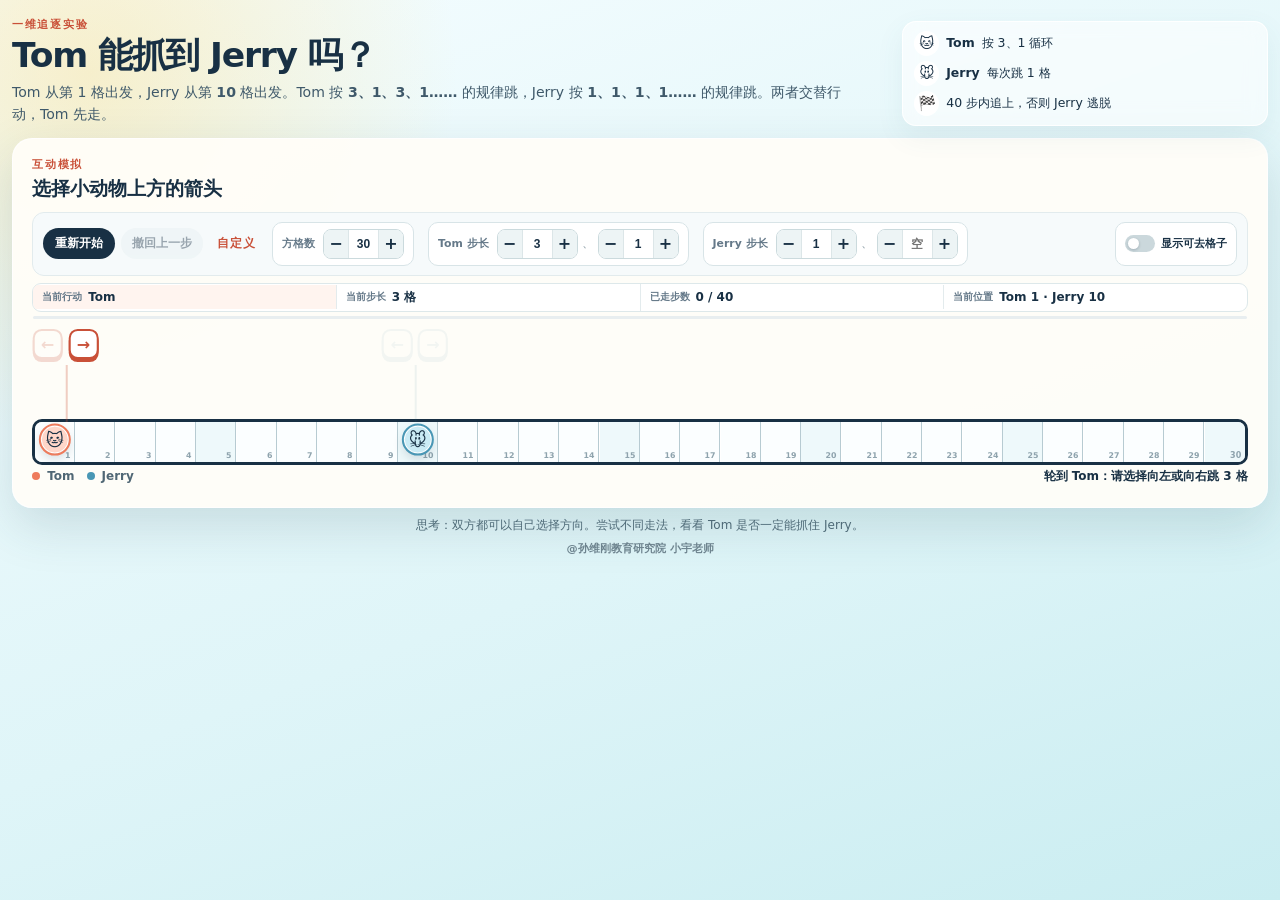
==== catch-mouse-1D/index.html @ fd7fd527 "Add interactive Tom and Jerry chase simulator" ====
<!doctype html>
<html lang="zh-CN">
  <head>
    <meta charset="UTF-8" />
    <meta name="viewport" content="width=device-width, initial-scale=1.0" />
    <meta
      name="description"
      content="Tom 和 Jerry 在 30 个方格上的一维追逐互动模拟"
    />
    <title>Tom 追 Jerry - 一维追逐模拟</title>
    <link rel="stylesheet" href="style.css" />
  </head>
  <body>
    <main class="page-shell">
      <header class="hero">
        <div class="hero-copy">
          <p class="eyebrow">一维追逐实验</p>
          <h1>Tom 能抓到 Jerry 吗？</h1>
          <p class="intro">
            Tom 从第 1 格出发，Jerry 从第 <strong id="introJerryStart">10</strong>
            格出发。Tom 按 <strong id="introTomPattern">3、1、3、1……</strong>
            的规律跳，Jerry 按
            <strong id="introJerryPattern">1、1、1、1……</strong>
            的规律跳。两者交替行动，Tom 先走。
          </p>
        </div>
        <div class="rules" aria-label="游戏规则">
          <div><span>🐱</span><b>Tom</b> <i id="tomRule">按 3、1 循环</i></div>
          <div><span>🐭</span><b>Jerry</b> <i id="jerryRule">每次跳 1 格</i></div>
          <div><span>🏁</span>40 步内追上，否则 Jerry 逃脱</div>
        </div>
      </header>

      <section class="game-card" aria-labelledby="game-title">
        <div class="game-toolbar">
          <div>
            <p class="section-kicker">互动模拟</p>
            <h2 id="game-title">选择小动物上方的箭头</h2>
          </div>
        </div>

        <form class="settings-panel" id="settingsForm">
          <div class="game-actions">
            <button class="reset-button" id="resetButton" type="button">
              重新开始
            </button>
            <button class="undo-button" id="undoButton" type="button" disabled>
              撤回上一步
            </button>
          </div>

          <span class="custom-label">自定义</span>

          <div class="setting-group" role="group" aria-label="方格数">
            <span class="setting-title">方格数</span>
            <div class="number-stepper">
              <button type="button" data-step-target="cellCountInput" data-delta="-1" aria-label="减少方格数">−</button>
              <input id="cellCountInput" type="number" min="5" max="40" value="30" readonly />
              <button type="button" data-step-target="cellCountInput" data-delta="1" aria-label="增加方格数">+</button>
            </div>
          </div>

          <div class="setting-group" role="group" aria-label="Tom 步长">
            <span class="setting-title">Tom 步长</span>
            <div class="pattern-steppers">
              <div class="number-stepper">
                <button type="button" data-step-target="tomStepA" data-delta="-1" aria-label="减少 Tom 第一个步长">−</button>
                <input id="tomStepA" aria-label="Tom 第一个步长" type="number" min="1" max="40" value="3" readonly />
                <button type="button" data-step-target="tomStepA" data-delta="1" aria-label="增加 Tom 第一个步长">+</button>
              </div>
              <span class="pattern-separator">、</span>
              <div class="number-stepper">
                <button type="button" data-step-target="tomStepB" data-delta="-1" aria-label="减少 Tom 第二个步长">−</button>
                <input id="tomStepB" aria-label="Tom 第二个步长" type="number" min="1" max="40" value="1" data-optional="true" readonly />
                <button type="button" data-step-target="tomStepB" data-delta="1" aria-label="增加 Tom 第二个步长">+</button>
              </div>
            </div>
          </div>

          <div class="setting-group" role="group" aria-label="Jerry 步长">
            <span class="setting-title">Jerry 步长</span>
            <div class="pattern-steppers">
              <div class="number-stepper">
                <button type="button" data-step-target="jerryStepA" data-delta="-1" aria-label="减少 Jerry 第一个步长">−</button>
                <input id="jerryStepA" aria-label="Jerry 第一个步长" type="number" min="1" max="40" value="1" readonly />
                <button type="button" data-step-target="jerryStepA" data-delta="1" aria-label="增加 Jerry 第一个步长">+</button>
              </div>
              <span class="pattern-separator">、</span>
              <div class="number-stepper">
                <button type="button" data-step-target="jerryStepB" data-delta="-1" aria-label="减少 Jerry 第二个步长">−</button>
                <input id="jerryStepB" aria-label="Jerry 第二个步长，可留空" type="number" min="1" max="40" data-optional="true" placeholder="空" readonly />
                <button type="button" data-step-target="jerryStepB" data-delta="1" aria-label="增加 Jerry 第二个步长">+</button>
              </div>
            </div>
          </div>

          <div class="setting-group target-setting">
            <label class="toggle-setting">
              <input id="showTargetsInput" type="checkbox" />
              <span class="toggle-track" aria-hidden="true"></span>
              <span>显示可去格子</span>
            </label>
          </div>
        </form>

        <div class="status-grid" aria-live="polite">
          <div class="status-item active-status">
            <span>当前行动</span>
            <strong id="turnDisplay">Tom</strong>
          </div>
          <div class="status-item">
            <span>当前步长</span>
            <strong id="jumpDisplay">3 格</strong>
          </div>
          <div class="status-item">
            <span>已走步数</span>
            <strong><span id="stepDisplay">0</span> / 40</strong>
          </div>
          <div class="status-item">
            <span>当前位置</span>
            <strong id="positionDisplay">Tom 1 · Jerry 10</strong>
          </div>
        </div>

        <div class="progress-track" aria-hidden="true">
          <div class="progress-fill" id="progressFill"></div>
        </div>
        <p class="action-notice" id="actionNotice" role="alert" hidden></p>

        <div class="board-viewport" id="boardViewport">
          <div class="board-stage">
            <div class="controls-layer" id="controlsLayer"></div>
            <div class="board" id="board" aria-label="30 格追逐棋盘"></div>
          </div>
        </div>

        <div class="legend">
          <span><i class="legend-dot tom-dot"></i>Tom</span>
          <span><i class="legend-dot jerry-dot"></i>Jerry</span>
          <span class="hint" id="hintText">轮到 Tom：请选择向左或向右跳 3 格</span>
        </div>

        <div class="message-panel" id="messagePanel" hidden>
          <div class="message-icon" id="messageIcon">🎉</div>
          <div>
            <p class="message-title" id="messageTitle"></p>
            <p class="message-copy" id="messageCopy"></p>
          </div>
          <button id="playAgainButton" type="button">再玩一次</button>
        </div>

        <ol class="history" id="historyList" aria-label="行动记录"></ol>
      </section>

      <p class="footer-note">
        思考：双方都可以自己选择方向。尝试不同走法，看看 Tom 是否一定能抓住
        Jerry。
      </p>
      <footer class="site-credit">@孙维刚教育研究院 小宇老师</footer>
    </main>

    <script src="script.js"></script>
  </body>
</html>
---- catch-mouse-1D/style.css ----
:root {
  --ink: #183044;
  --muted: #657989;
  --paper: #fffdf8;
  --sky: #dff5f8;
  --sky-deep: #bde9ef;
  --tom: #ee7b5c;
  --tom-dark: #c95038;
  --jerry: #4997b5;
  --jerry-dark: #28728e;
  --line: #b7cbd2;
  --yellow: #ffd66b;
  --shadow: 0 18px 50px rgba(39, 79, 94, 0.16);
}

* {
  box-sizing: border-box;
}

body {
  min-width: 320px;
  margin: 0;
  overflow-x: hidden;
  color: var(--ink);
  background:
    radial-gradient(circle at 7% 8%, rgba(255, 214, 107, 0.34), transparent 23rem),
    linear-gradient(160deg, #f5fdff 0%, #dff5f8 58%, #caedf1 100%);
  font-family:
    "Nunito", "PingFang SC", "Microsoft YaHei", system-ui, -apple-system,
    BlinkMacSystemFont, sans-serif;
  min-height: 100vh;
}

button {
  font: inherit;
}

.page-shell {
  width: min(1600px, calc(100% - 24px));
  margin: 0 auto;
  padding: 18px 0;
}

.hero {
  display: grid;
  grid-template-columns: 1.55fr 0.65fr;
  gap: 18px;
  align-items: end;
  margin-bottom: 12px;
}

.eyebrow,
.section-kicker {
  margin: 0 0 4px;
  color: var(--tom-dark);
  font-size: 0.68rem;
  font-weight: 900;
  letter-spacing: 0.16em;
  text-transform: uppercase;
}

h1 {
  margin: 0;
  font-size: clamp(1.65rem, 2.7vw, 2.7rem);
  line-height: 1.1;
  letter-spacing: -0.035em;
}

.intro {
  max-width: 850px;
  margin: 8px 0 0;
  color: #3f596a;
  font-size: clamp(0.78rem, 1.1vw, 0.96rem);
  line-height: 1.55;
}

.rules {
  display: grid;
  gap: 5px;
  padding: 9px 11px;
  border: 1px solid rgba(255, 255, 255, 0.9);
  border-radius: 14px;
  background: rgba(255, 255, 255, 0.55);
  box-shadow: 0 10px 28px rgba(66, 111, 125, 0.08);
  backdrop-filter: blur(10px);
}

.rules div {
  display: flex;
  gap: 7px;
  align-items: center;
  font-size: 0.78rem;
  line-height: 1.45;
}

.rules i {
  font-style: normal;
}

.rules span {
  display: grid;
  width: 25px;
  height: 25px;
  place-items: center;
  border-radius: 50%;
  background: #fff;
  font-size: 0.9rem;
}

.game-card {
  padding: clamp(12px, 1.5vw, 20px);
  overflow: hidden;
  border: 1px solid rgba(255, 255, 255, 0.85);
  border-radius: 20px;
  background: rgba(255, 253, 248, 0.94);
  box-shadow: var(--shadow);
}

.game-toolbar {
  display: flex;
  gap: 16px;
  align-items: center;
  justify-content: space-between;
}

h2 {
  margin: 0;
  font-size: clamp(1rem, 1.5vw, 1.3rem);
}

.reset-button,
.undo-button,
.message-panel button {
  border: 0;
  border-radius: 999px;
  color: #fff;
  background: var(--ink);
  cursor: pointer;
  font-weight: 800;
  transition:
    transform 160ms ease,
    box-shadow 160ms ease;
}

.reset-button {
  padding: 7px 12px;
  font-size: 0.78rem;
}

.reset-button:hover,
.undo-button:hover:not(:disabled),
.message-panel button:hover {
  transform: translateY(-2px);
  box-shadow: 0 8px 18px rgba(24, 48, 68, 0.2);
}

.settings-panel {
  display: flex;
  gap: 14px;
  align-items: stretch;
  margin-top: 10px;
  padding: 9px 10px;
  border: 1px solid #e2ebed;
  border-radius: 12px;
  background: #f6fafb;
}

.game-actions {
  display: flex;
  flex: 0 0 auto;
  gap: 6px;
  align-items: center;
}

.undo-button {
  padding: 7px 11px;
  color: var(--ink);
  background: #e5eef0;
  font-size: 0.75rem;
}

.undo-button:disabled {
  cursor: not-allowed;
  opacity: 0.42;
}

.custom-label {
  display: flex;
  flex: 0 0 auto;
  align-items: center;
  padding-right: 2px;
  color: var(--tom-dark);
  font-size: 0.72rem;
  font-weight: 900;
  letter-spacing: 0.08em;
  white-space: nowrap;
}

.setting-group {
  display: flex;
  flex: 0 0 auto;
  gap: 8px;
  align-items: center;
  padding: 6px 9px;
  border: 1px solid #d8e4e7;
  border-radius: 10px;
  background: #fff;
}

.setting-title {
  color: var(--muted);
  font-size: 0.68rem;
  font-weight: 800;
  white-space: nowrap;
}

.number-stepper {
  display: grid;
  grid-template-columns: 24px 31px 24px;
  overflow: hidden;
  border: 1px solid #cbdadd;
  border-radius: 8px;
  background: #fff;
}

.number-stepper button {
  display: grid;
  height: 28px;
  padding: 0;
  place-items: center;
  border: 0;
  color: var(--ink);
  background: #edf4f5;
  cursor: pointer;
  font-size: 1rem;
  font-weight: 900;
}

.number-stepper button:hover {
  color: #fff;
  background: var(--jerry);
}

.number-stepper input {
  width: 31px;
  height: 28px;
  padding: 0;
  border: 0;
  border-right: 1px solid #dce6e8;
  border-left: 1px solid #dce6e8;
  color: var(--ink);
  background: #fff;
  font-size: 0.75rem;
  font-weight: 800;
  text-align: center;
  appearance: textfield;
}

.number-stepper input::-webkit-inner-spin-button,
.number-stepper input::-webkit-outer-spin-button {
  margin: 0;
  appearance: none;
}

.pattern-steppers {
  display: flex;
  gap: 4px;
  align-items: center;
}

.pattern-separator {
  color: #82949e;
  font-size: 0.72rem;
}

.toggle-setting {
  display: inline-flex;
  gap: 6px;
  align-items: center;
  min-height: 28px;
  color: var(--ink);
  cursor: pointer;
  font-size: 0.7rem;
  font-weight: 800;
  white-space: nowrap;
}

.toggle-setting input {
  position: absolute;
  width: 1px;
  height: 1px;
  overflow: hidden;
  opacity: 0;
}

.toggle-track {
  position: relative;
  width: 30px;
  height: 17px;
  border-radius: 999px;
  background: #cbd8dc;
  transition: background 160ms ease;
}

.toggle-track::after {
  position: absolute;
  top: 3px;
  left: 3px;
  width: 11px;
  height: 11px;
  border-radius: 50%;
  background: #fff;
  box-shadow: 0 1px 3px rgba(24, 48, 68, 0.24);
  content: "";
  transition: transform 160ms ease;
}

.toggle-setting input:checked + .toggle-track {
  background: var(--jerry);
}

.toggle-setting input:checked + .toggle-track::after {
  transform: translateX(13px);
}

.toggle-setting input:focus-visible + .toggle-track {
  outline: 2px solid var(--jerry);
  outline-offset: 2px;
}

.target-setting {
  margin-left: auto;
}

.status-grid {
  display: flex;
  gap: 0;
  align-items: center;
  margin-top: 7px;
  overflow: hidden;
  border: 1px solid #dde8ea;
  border-radius: 9px;
  background: #fff;
}

.status-item {
  display: flex;
  flex: 1 1 0;
  gap: 6px;
  align-items: center;
  min-width: 0;
  padding: 5px 9px;
  border-right: 1px solid #e3ebed;
}

.status-item:last-child {
  border-right: 0;
}

.status-item > span {
  display: inline;
  margin: 0;
  color: var(--muted);
  font-size: 0.62rem;
  font-weight: 700;
  white-space: nowrap;
}

.status-item strong span {
  display: inline;
  color: inherit;
  font: inherit;
}

.status-item strong {
  display: block;
  overflow: hidden;
  font-size: 0.75rem;
  text-overflow: ellipsis;
  white-space: nowrap;
}

.active-status {
  background: #fff4ef;
}

.progress-track {
  height: 3px;
  margin: 4px 1px 0;
  overflow: hidden;
  border-radius: 999px;
  background: #e8eef0;
}

.progress-fill {
  width: 0;
  height: 100%;
  border-radius: inherit;
  background: linear-gradient(90deg, var(--tom), var(--yellow));
  transition: width 300ms ease;
}

.action-notice {
  margin: 6px 0 0;
  padding: 6px 9px;
  border: 1px solid #ef9a82;
  border-radius: 8px;
  color: #a43e29;
  background: #fff0eb;
  font-size: 0.72rem;
  font-weight: 800;
  text-align: center;
}

.action-notice[hidden] {
  display: none;
}

.board-viewport {
  width: 100%;
  margin: 10px 0 0;
  padding: 0;
  overflow: visible;
}

.board-stage {
  position: relative;
  width: min(100%, calc(var(--cell-count, 30) * 52px));
  margin: 0 auto;
  padding-top: clamp(82px, 7vw, 108px);
  container-type: inline-size;
}

.board {
  display: grid;
  grid-template-columns: repeat(var(--cell-count, 30), 1fr);
  overflow: hidden;
  border: 3px solid var(--ink);
  border-radius: 10px;
  background: #fff;
}

.cell {
  position: relative;
  aspect-ratio: 1;
  border-right: 1px solid var(--line);
  background: #fbfeff;
  container-type: inline-size;
}

.cell:nth-child(5n) {
  background: #eef9fb;
}

.cell.reachable {
  z-index: 1;
  background: #fff5c9;
  box-shadow: inset 0 0 0 3px var(--yellow);
}

.cell.reachable::before {
  position: absolute;
  top: 50%;
  left: 50%;
  width: 34%;
  aspect-ratio: 1;
  transform: translate(-50%, -50%);
  border-radius: 50%;
  background: var(--yellow);
  content: "";
  opacity: 0.75;
}

.cell:last-child {
  border-right: 0;
}

.cell-number {
  position: absolute;
  right: 10%;
  bottom: 6%;
  color: #8ea3ad;
  font-size: clamp(0.34rem, 20cqw, 0.66rem);
  font-weight: 800;
}

.animal {
  position: absolute;
  z-index: 3;
  top: 50%;
  left: 50%;
  display: grid;
  width: clamp(12px, 72cqw, 40px);
  height: clamp(12px, 72cqw, 40px);
  place-items: center;
  transform: translate(-50%, -58%);
  border: clamp(1px, 5cqw, 3px) solid #fff;
  border-radius: 50%;
  box-shadow: 0 5px 12px rgba(42, 70, 84, 0.2);
  font-size: clamp(0.55rem, 44cqw, 1.55rem);
  transition:
    left 300ms cubic-bezier(0.2, 0.8, 0.2, 1),
    transform 300ms ease;
}

.animal.tom {
  background: #ffd6c9;
  outline: 2px solid var(--tom);
}

.animal.jerry {
  background: #caebf5;
  outline: 2px solid var(--jerry);
}

.cell.shared .animal.tom {
  left: 35%;
  transform: translate(-50%, -58%) scale(0.88);
}

.cell.shared .animal.jerry {
  left: 65%;
  transform: translate(-50%, -58%) scale(0.88);
}

.controls-layer {
  position: absolute;
  inset: 0 0 auto;
  height: clamp(78px, 7vw, 104px);
  pointer-events: none;
}

.move-controls {
  --control-top: 0px;
  --stem-height: clamp(42px, 5vw, 72px);
  position: absolute;
  top: var(--control-top);
  display: flex;
  width: clamp(50px, 5.2vw, 72px);
  gap: clamp(3px, 0.45vw, 6px);
  justify-content: center;
  transform: translateX(-50%);
  pointer-events: auto;
  transition:
    left 300ms cubic-bezier(0.2, 0.8, 0.2, 1),
    top 220ms ease;
}

.move-controls::after {
  position: absolute;
  top: clamp(31px, 2.8vw, 39px);
  left: 50%;
  width: 2px;
  height: var(--stem-height);
  background: currentColor;
  content: "";
  opacity: 0.28;
}

.move-controls.staggered {
  --control-top: clamp(36px, 3.2vw, 46px);
  --stem-height: clamp(10px, 1.8vw, 27px);
}

.move-controls.tom-controls {
  color: var(--tom-dark);
}

.move-controls.jerry-controls {
  color: var(--jerry-dark);
}

.arrow-button {
  display: grid;
  width: clamp(23px, 2.35vw, 32px);
  height: clamp(23px, 2.35vw, 32px);
  place-items: center;
  border: 2px solid currentColor;
  border-radius: clamp(7px, 0.7vw, 10px);
  color: inherit;
  background: #fff;
  box-shadow: 0 3px 0 currentColor;
  cursor: pointer;
  font-size: clamp(0.8rem, 1.25vw, 1.05rem);
  font-weight: 900;
  transition:
    transform 130ms ease,
    opacity 130ms ease;
}

.arrow-button:not(:disabled):hover {
  transform: translateY(-2px);
}

.arrow-button:not(:disabled):active {
  transform: translateY(3px);
  box-shadow: 0 1px 0 currentColor;
}

.arrow-button:disabled {
  cursor: not-allowed;
  opacity: 0.2;
}

.move-controls.inactive {
  opacity: 0.28;
}

.legend {
  display: flex;
  gap: 12px;
  align-items: center;
  min-height: 23px;
  color: #506775;
  font-size: 0.75rem;
  font-weight: 700;
}

.legend > span {
  display: inline-flex;
  gap: 7px;
  align-items: center;
}

.legend-dot {
  width: 8px;
  height: 8px;
  border-radius: 50%;
}

.tom-dot {
  background: var(--tom);
}

.jerry-dot {
  background: var(--jerry);
}

.legend .hint {
  margin-left: auto;
  color: var(--ink);
  text-align: right;
}

.message-panel {
  display: grid;
  grid-template-columns: auto 1fr auto;
  gap: 10px;
  align-items: center;
  margin-top: 10px;
  padding: 10px;
  border: 1px solid #f3d17b;
  border-radius: 18px;
  background: #fff8dc;
}

.message-panel[hidden] {
  display: none;
}

.message-icon {
  font-size: 1.4rem;
}

.message-title,
.message-copy {
  margin: 0;
}

.message-title {
  font-size: 0.9rem;
  font-weight: 900;
}

.message-copy {
  margin-top: 3px;
  color: var(--muted);
  font-size: 0.75rem;
}

.message-panel button {
  padding: 7px 11px;
  font-size: 0.75rem;
}

.history {
  display: flex;
  flex-wrap: wrap;
  gap: 8px;
  margin: 10px 0 0;
  padding: 0 0 4px;
  list-style: none;
}

.history:empty {
  display: none;
}

.history li {
  padding: 5px 8px;
  border-radius: 999px;
  color: #506775;
  background: #edf4f5;
  font-size: 0.68rem;
  font-weight: 700;
}

.footer-note {
  margin: 9px 5px 0;
  color: #4d6976;
  text-align: center;
  font-size: 0.75rem;
  line-height: 1.45;
}

.site-credit {
  margin-top: 7px;
  color: #6d838e;
  font-size: 0.7rem;
  font-weight: 700;
  text-align: center;
}

@media (max-width: 850px) {
  .hero {
    grid-template-columns: 1fr;
    gap: 8px;
  }

  .rules {
    grid-template-columns: repeat(3, 1fr);
  }

  .rules div {
    align-items: flex-start;
    font-size: 0.84rem;
  }

  .settings-panel {
    flex-wrap: wrap;
  }

  .target-setting {
    margin-left: 0;
  }
}

@media (max-width: 600px) {
  .page-shell {
    width: calc(100% - 12px);
    padding: 8px 0 12px;
  }

  .hero {
    margin-bottom: 7px;
  }

  .eyebrow,
  .section-kicker {
    font-size: 0.6rem;
  }

  h1 {
    font-size: 1.55rem;
  }

  .intro {
    margin-top: 5px;
    font-size: 0.72rem;
    line-height: 1.45;
  }

  .rules {
    grid-template-columns: repeat(3, 1fr);
    gap: 3px;
    padding: 5px;
  }

  .rules div {
    display: grid;
    gap: 2px;
    justify-items: center;
    font-size: 0.62rem;
    line-height: 1.3;
    text-align: center;
  }

  .rules span {
    width: 22px;
    height: 22px;
    font-size: 0.78rem;
  }

  .game-card {
    padding: 9px 6px;
    border-radius: 14px;
  }

  .game-toolbar {
    align-items: flex-start;
  }

  h2 {
    font-size: 0.95rem;
  }

  .status-grid {
    flex-wrap: wrap;
  }

  .status-item {
    flex-basis: 50%;
    min-height: 29px;
    padding: 4px 6px;
    border-bottom: 1px solid #e3ebed;
  }

  .status-item > span {
    font-size: 0.58rem;
  }

  .status-item strong {
    font-size: 0.7rem;
  }

  .status-item:nth-child(2) {
    border-right: 0;
  }

  .status-item:nth-last-child(-n + 2) {
    border-bottom: 0;
  }

  .settings-panel {
    display: grid;
    grid-template-columns: 1fr;
    gap: 6px;
    padding: 6px;
  }

  .game-actions {
    width: 100%;
  }

  .game-actions button {
    flex: 1 1 0;
    min-height: 36px;
  }

  .custom-label {
    width: 100%;
    padding: 1px 2px 0;
    font-size: 0.66rem;
  }

  .setting-group {
    width: 100%;
    min-height: 43px;
    padding: 5px 7px;
    justify-content: space-between;
  }

  .setting-title {
    font-size: 0.7rem;
  }

  .number-stepper {
    grid-template-columns: 34px 36px 34px;
  }

  .number-stepper button,
  .number-stepper input {
    height: 34px;
  }

  .number-stepper input {
    width: 36px;
    font-size: 0.8rem;
  }

  .number-stepper button {
    font-size: 1.15rem;
    touch-action: manipulation;
  }

  .pattern-steppers {
    gap: 3px;
  }

  .target-setting {
    justify-content: center;
  }

  .toggle-setting {
    min-height: 32px;
    font-size: 0.75rem;
  }

  .reset-button {
    flex: 1 1 0;
    padding: 6px 9px;
    font-size: 0.7rem;
  }

  .board-viewport {
    margin-top: 6px;
  }

  .board-stage {
    padding-top: 112px;
  }

  .controls-layer {
    height: 108px;
  }

  .move-controls {
    --stem-height: 68px;
    width: 88px;
    gap: 6px;
  }

  .move-controls::after {
    top: 40px;
  }

  .move-controls.staggered {
    --control-top: 50px;
    --stem-height: 18px;
  }

  .arrow-button {
    width: 38px;
    height: 38px;
    border-radius: 10px;
    font-size: 1.15rem;
    touch-action: manipulation;
  }

  .action-notice {
    font-size: 0.68rem;
  }

  .message-panel {
    grid-template-columns: auto 1fr;
  }

  .message-panel button {
    grid-column: 1 / -1;
  }

  .legend {
    flex-wrap: wrap;
  }

  .legend .hint {
    width: 100%;
    margin-left: 0;
    text-align: left;
  }

  .history {
    gap: 5px;
  }

  .history li {
    padding: 4px 6px;
    font-size: 0.62rem;
  }

  .footer-note {
    margin-top: 7px;
    font-size: 0.68rem;
  }

  .site-credit {
    margin-top: 5px;
    font-size: 0.66rem;
  }
}

@media (prefers-reduced-motion: reduce) {
  *,
  *::before,
  *::after {
    scroll-behavior: auto !important;
    transition-duration: 0.01ms !important;
  }
}
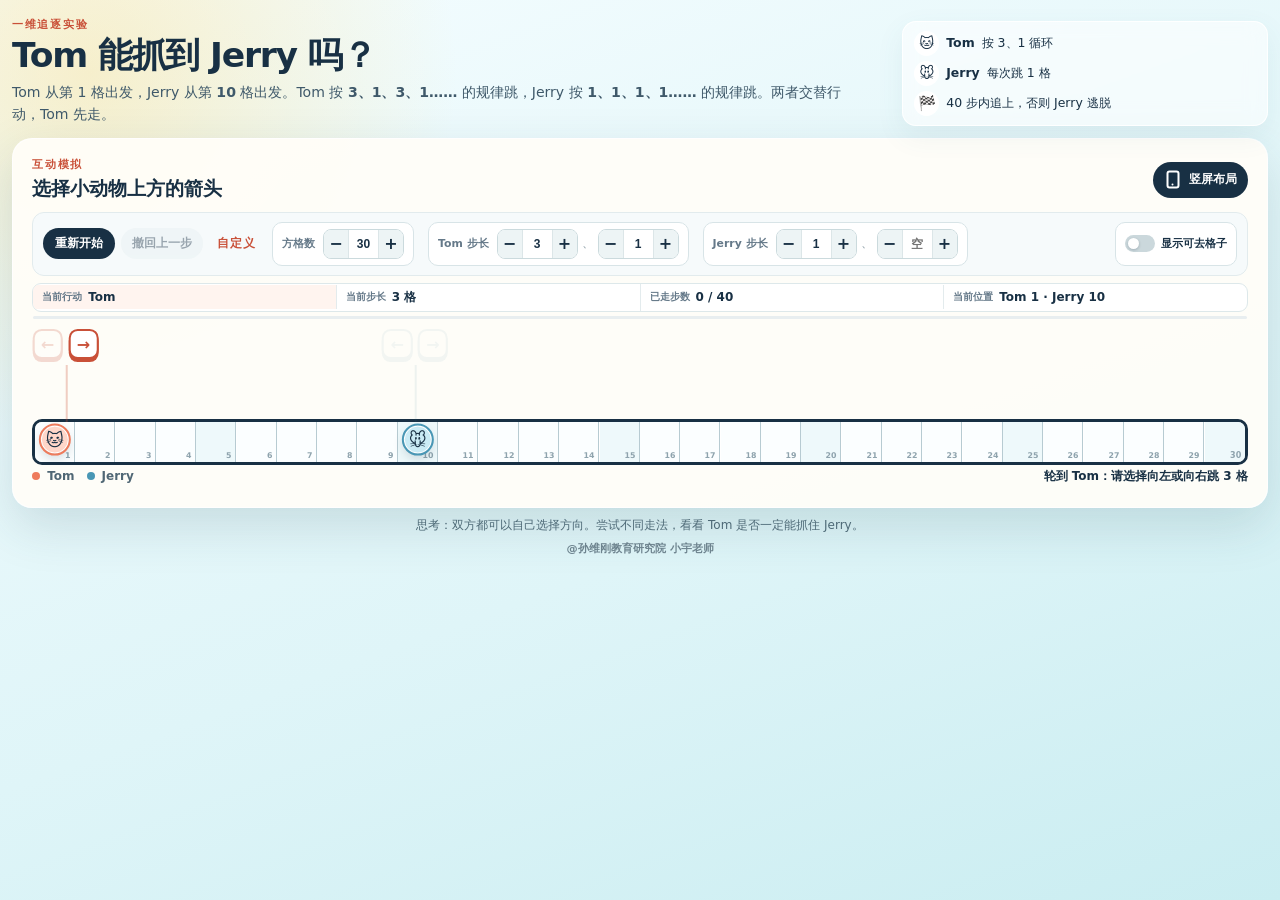
==== commit adcf3217: "Add mobile orientation layout toggle" ====
--- a/catch-mouse-1D/index.html
+++ b/catch-mouse-1D/index.html
@@ -37,6 +37,16 @@
             <p class="section-kicker">互动模拟</p>
             <h2 id="game-title">选择小动物上方的箭头</h2>
           </div>
+          <button
+            class="orientation-button"
+            id="orientationButton"
+            type="button"
+            aria-pressed="false"
+            aria-label="切换为横屏布局"
+          >
+            <span class="orientation-icon" aria-hidden="true"></span>
+            <span id="orientationButtonText">横屏布局</span>
+          </button>
         </div>
 
         <form class="settings-panel" id="settingsForm">
--- a/catch-mouse-1D/style.css
+++ b/catch-mouse-1D/style.css
@@ -130,6 +130,7 @@
 
 .reset-button,
 .undo-button,
+.orientation-button,
 .message-panel button {
   border: 0;
   border-radius: 999px;
@@ -149,9 +150,46 @@
 
 .reset-button:hover,
 .undo-button:hover:not(:disabled),
+.orientation-button:hover,
 .message-panel button:hover {
   transform: translateY(-2px);
   box-shadow: 0 8px 18px rgba(24, 48, 68, 0.2);
+}
+
+.orientation-button {
+  display: inline-flex;
+  flex: 0 0 auto;
+  gap: 7px;
+  align-items: center;
+  min-height: 36px;
+  padding: 7px 11px;
+  font-size: 0.72rem;
+}
+
+.orientation-icon {
+  position: relative;
+  display: block;
+  width: 18px;
+  height: 13px;
+  border: 2px solid currentColor;
+  border-radius: 3px;
+  transition: transform 180ms ease;
+}
+
+.orientation-icon::after {
+  position: absolute;
+  top: 50%;
+  right: 1px;
+  width: 2px;
+  height: 2px;
+  transform: translateY(-50%);
+  border-radius: 50%;
+  background: currentColor;
+  content: "";
+}
+
+.orientation-button[aria-pressed="true"] .orientation-icon {
+  transform: rotate(90deg);
 }
 
 .settings-panel {
@@ -979,6 +1017,182 @@
   }
 }
 
+body.layout-landscape {
+  min-height: 100dvh;
+}
+
+body.layout-landscape .page-shell {
+  width: calc(100% - 10px);
+  padding: 5px 0;
+}
+
+body.layout-landscape .hero,
+body.layout-landscape .footer-note,
+body.layout-landscape .site-credit {
+  display: none;
+}
+
+body.layout-landscape .game-card {
+  min-height: calc(100dvh - 10px);
+  padding: 7px;
+  border-radius: 12px;
+}
+
+body.layout-landscape .game-toolbar {
+  min-height: 34px;
+}
+
+body.layout-landscape .section-kicker {
+  display: none;
+}
+
+body.layout-landscape h2 {
+  font-size: 0.9rem;
+}
+
+body.layout-landscape .orientation-button {
+  min-height: 32px;
+  padding: 5px 10px;
+}
+
+body.layout-landscape .settings-panel {
+  display: flex;
+  flex-wrap: nowrap;
+  gap: 5px;
+  margin-top: 5px;
+  padding: 4px;
+  overflow-x: auto;
+  scrollbar-width: thin;
+}
+
+body.layout-landscape .game-actions {
+  width: auto;
+}
+
+body.layout-landscape .game-actions button {
+  flex: 0 0 auto;
+  min-height: 30px;
+  padding: 5px 9px;
+}
+
+body.layout-landscape .custom-label {
+  width: auto;
+  padding: 0 2px;
+}
+
+body.layout-landscape .setting-group {
+  width: auto;
+  min-height: 34px;
+  padding: 3px 5px;
+}
+
+body.layout-landscape .number-stepper {
+  grid-template-columns: 27px 31px 27px;
+}
+
+body.layout-landscape .number-stepper button,
+body.layout-landscape .number-stepper input {
+  height: 28px;
+}
+
+body.layout-landscape .number-stepper input {
+  width: 31px;
+}
+
+body.layout-landscape .target-setting {
+  margin-left: 0;
+}
+
+body.layout-landscape .status-grid {
+  flex-wrap: nowrap;
+  margin-top: 4px;
+}
+
+body.layout-landscape .status-item {
+  flex-basis: 0;
+  min-height: 27px;
+  padding: 3px 6px;
+  border-right: 1px solid #e3ebed;
+  border-bottom: 0;
+}
+
+body.layout-landscape .status-item:last-child {
+  border-right: 0;
+}
+
+body.layout-landscape .progress-track {
+  margin-top: 3px;
+}
+
+body.layout-landscape .board-viewport {
+  margin-top: 3px;
+}
+
+body.layout-landscape .board-stage {
+  padding-top: 74px;
+}
+
+body.layout-landscape .controls-layer {
+  height: 72px;
+}
+
+body.layout-landscape .move-controls {
+  --stem-height: 39px;
+  width: 76px;
+  gap: 5px;
+}
+
+body.layout-landscape .move-controls::after {
+  top: 34px;
+}
+
+body.layout-landscape .move-controls.staggered {
+  --control-top: 35px;
+  --stem-height: 5px;
+}
+
+body.layout-landscape .arrow-button {
+  width: 32px;
+  height: 32px;
+  border-radius: 9px;
+  font-size: 1rem;
+}
+
+body.layout-landscape .legend {
+  min-height: 20px;
+  flex-wrap: nowrap;
+  font-size: 0.68rem;
+}
+
+body.layout-landscape .legend .hint {
+  width: auto;
+  margin-left: auto;
+  overflow: hidden;
+  text-align: right;
+  text-overflow: ellipsis;
+  white-space: nowrap;
+}
+
+body.layout-landscape .message-panel {
+  margin-top: 5px;
+  padding: 6px 8px;
+}
+
+body.layout-landscape .history {
+  flex-wrap: nowrap;
+  margin-top: 5px;
+  padding-bottom: 1px;
+  overflow-x: auto;
+}
+
+body.layout-landscape .history li {
+  flex: 0 0 auto;
+}
+
+body.layout-portrait .page-shell {
+  width: min(600px, calc(100% - 12px));
+}
+
 @media (prefers-reduced-motion: reduce) {
   *,
   *::before,
